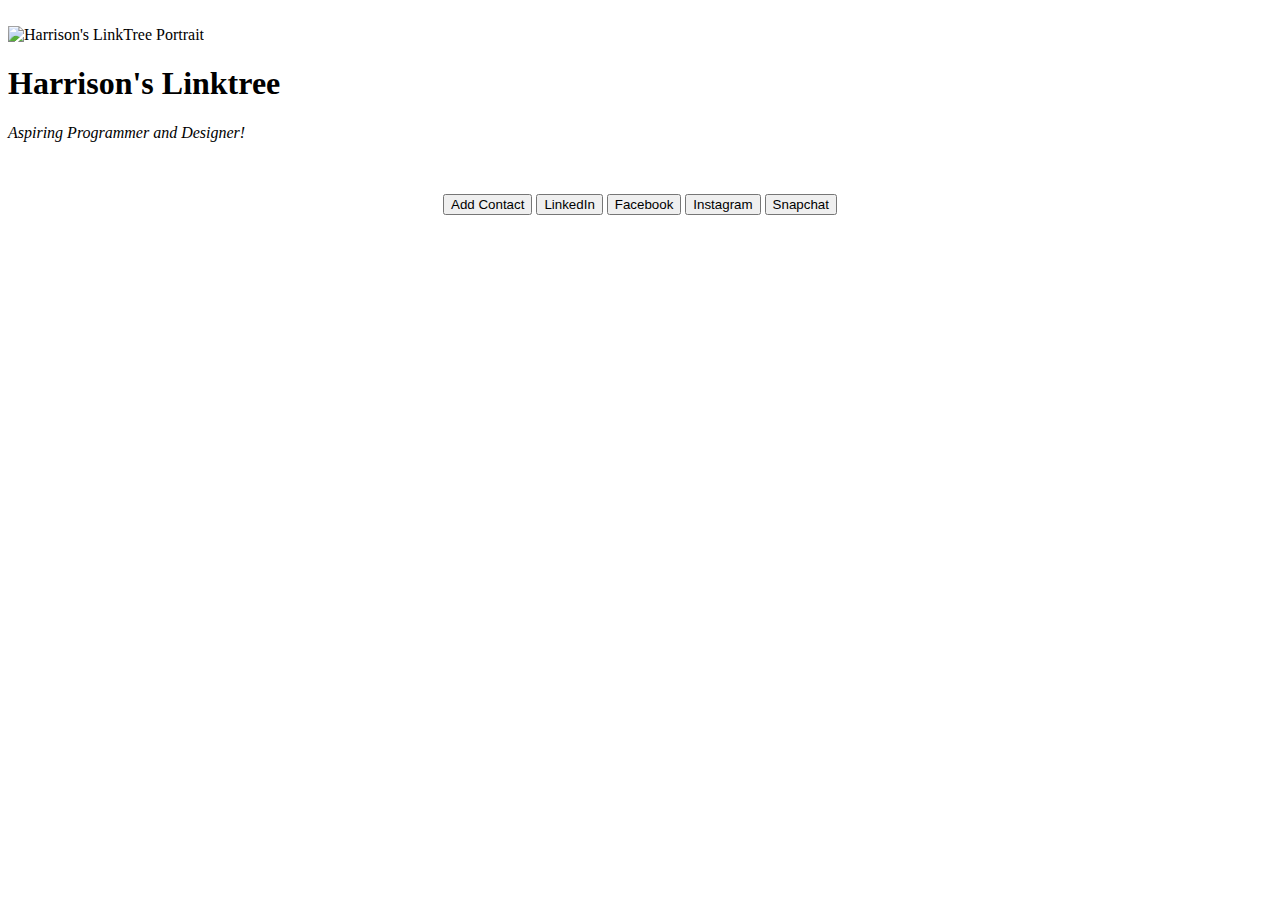
==== index.html @ 0f8c00b7 "Create index.html" ====
<!doctype html>

<html lang="en">

<head>

    <link rel="stylesheet" href="style.css">
<title>Harrison's LinkTree</title>
    <meta charset="utf-8">
</head>

<body>
<br>

<img src="linktreeportrait.jpg"
     alt="Harrison's LinkTree Portrait"
     class="center">
<h1>Harrison's Linktree</h1>

<div><p><em>Aspiring Programmer and Designer!</em></p></div>

<br>
<br>

<div style="width: 100%; text-align: center;">
    <a href="Harrison%20Phillips.vcf"><button class="button button1">Add Contact</button></a>
     <a href='https://www.linkedin.com/in/harrison-phillips-5840041a7'><button class="button button2">LinkedIn</button></a>
     <a href='https://facebook.com/harrisonphillips25'><button class="button button3">Facebook</button></a>
     <a href='https://www.instagram.com/harrison.c.p/profilecard/?igsh=MXR2eW5sZ3Y3bnV0eA=='><button class="button button4">Instagram</button></a>
     <a href='https://snapchat.com/t/RoXzty90'><button class="button button5">Snapchat</button></a>
</div>
<br>
<br>

</body>
</html>
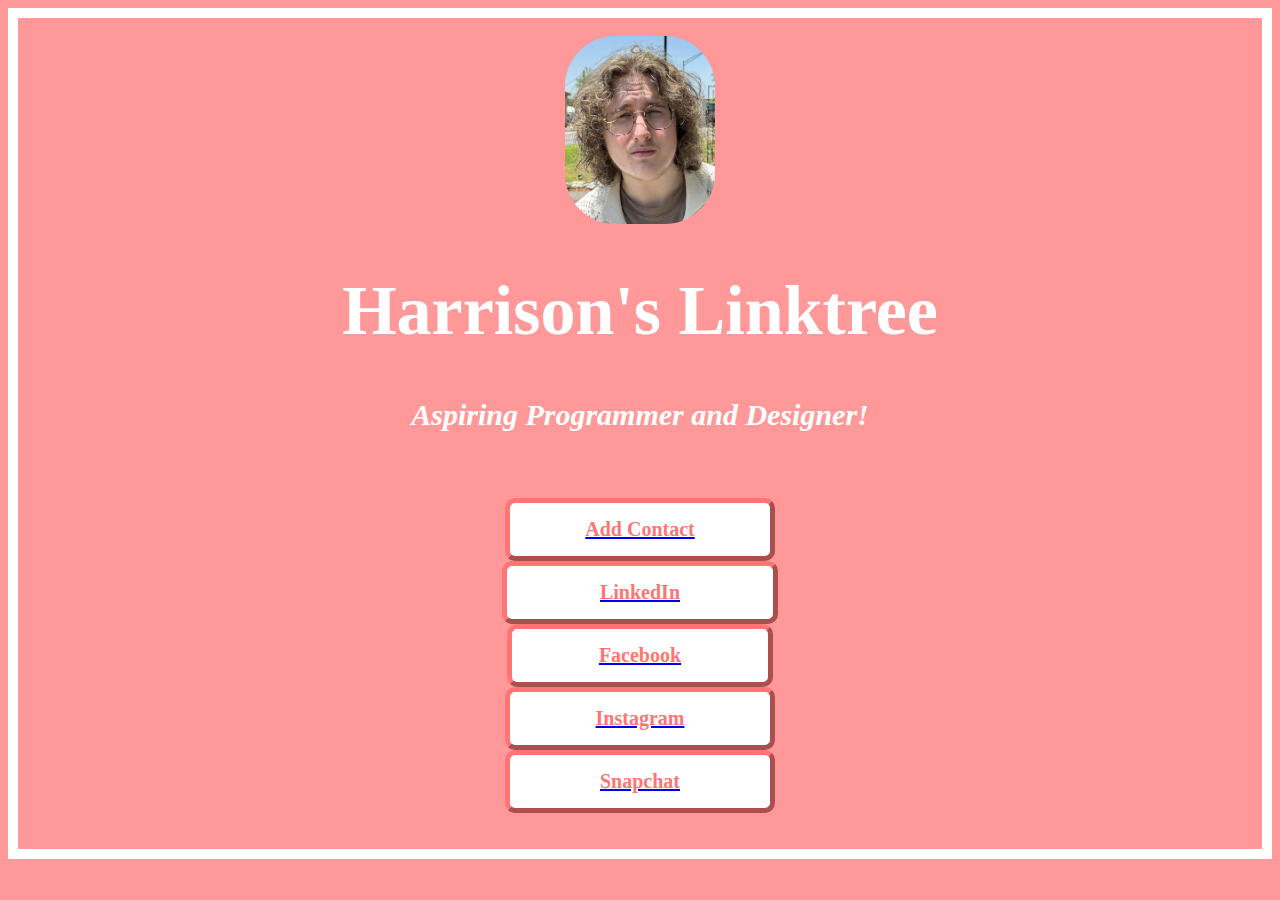
==== commit 8558bc5e: "Update index.html" ====
--- a/index.html
+++ b/index.html
@@ -5,7 +5,7 @@
 <head>
 
     <link rel="stylesheet" href="style.css">
-<title>Harrison's LinkTree</title>
+<title>Harrison's Linktree</title>
     <meta charset="utf-8">
 </head>
 
--- a/style.css
+++ b/style.css
@@ -0,0 +1,81 @@
+body {
+    background-color: #FF9999;
+    border: 10px solid white;
+p {
+    color: white;
+    font-family: Roboto, serif;
+    font-size: 30px;
+    font-weight: bold;
+    display: flex;
+    justify-content: center;
+    align-items: center;
+}
+h1 {
+
+    color: white;
+    font-family: "roboto", serif;
+    font-size: 70px;
+    font-weight: bold;
+    display: flex;
+    justify-content: center;
+    align-items: center;
+}
+h6 {
+    color: lightgoldenrodyellow;
+    font-family: "Bodoni MT Poster Compressed", serif;
+    font-weight: bold;
+    display: flex;
+    justify-content: center;
+    align-items: center;
+}
+img {
+    border-color: #FF7575;
+    width: 150px;
+    height: 188.19px;
+    border-radius: 50px;
+    display: flex;
+    justify-content: center;
+    align-items: center;
+}
+.center{
+    display: block;
+    margin-left: auto;
+    margin-right: auto;
+}
+button {
+    background-color: white;
+    color: #FF7575;
+    font-size: 20px;
+    border-radius: 10px;
+    border-color: #FF7575;
+    border-width: 5px;
+    display: flex;
+    font-family: "roboto", serif;
+    font-weight: bold;
+    margin: auto;
+    transition-duration: 0.4s;
+    cursor: pointer;
+}
+.button:hover {
+    background-color: #FF7575;
+    color: white;
+}
+.text {
+    margin-left: auto;
+    margin-right: auto;
+}
+.button1 {
+    padding: 15px 75px;
+}
+.button2 {
+    padding: 15px 93px;
+}
+.button3 {
+    padding: 15px 87px;
+}
+.button4 {
+    padding: 15px 86px;
+}
+.button5 {
+    padding: 15px 90px;
+}}
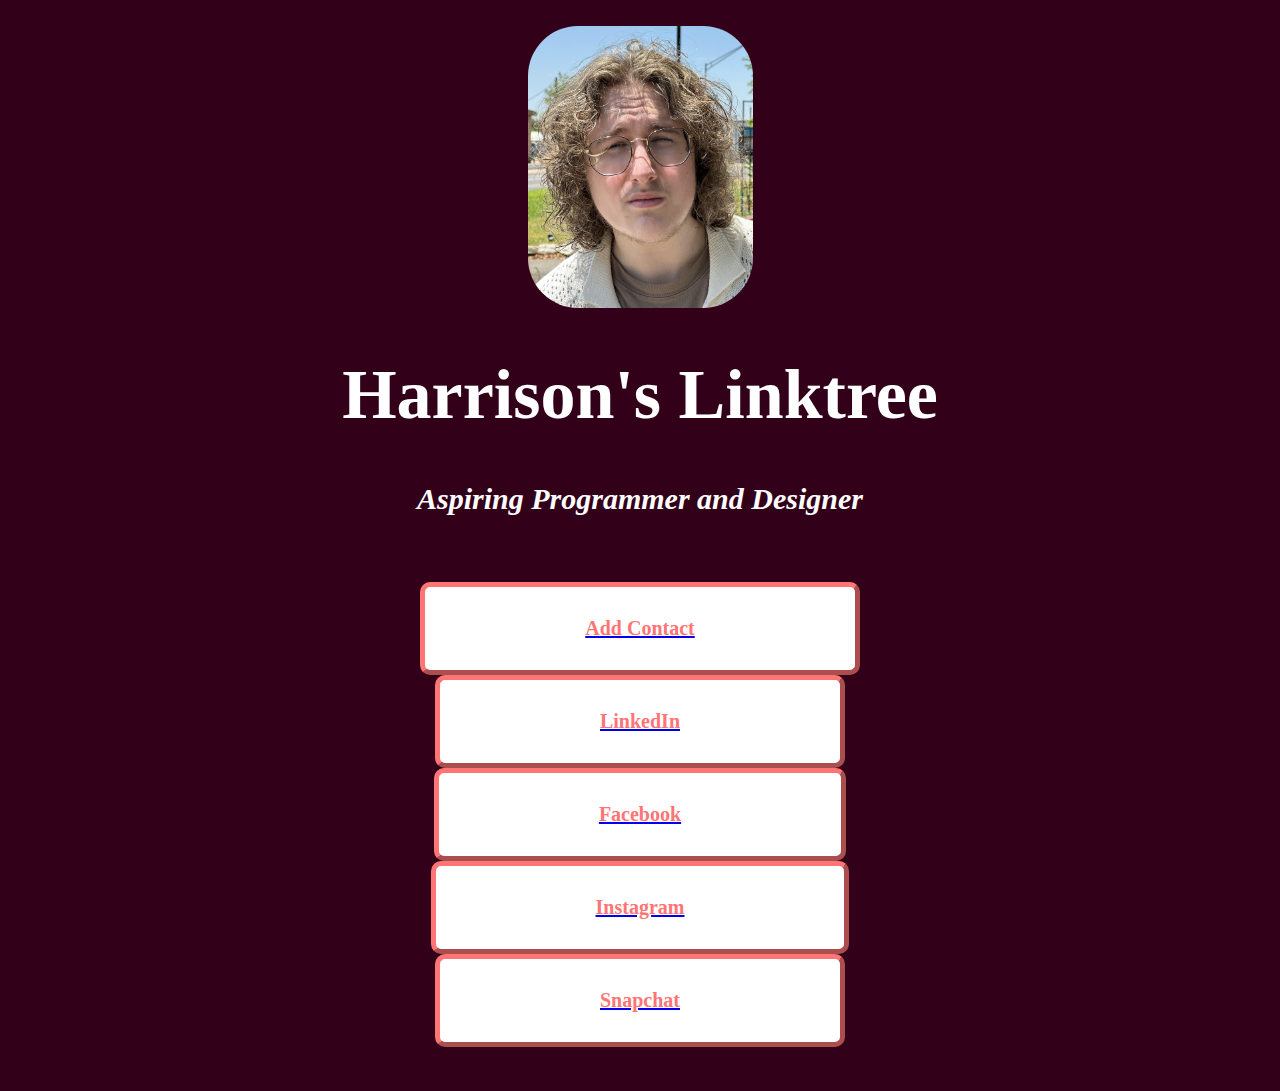
==== commit d7351c17: "Update index.html" ====
--- a/index.html
+++ b/index.html
@@ -13,11 +13,11 @@
 <br>
 
 <img src="linktreeportrait.jpg"
-     alt="Harrison's LinkTree Portrait"
+     alt="Harrison's Linktree Portrait"
      class="center">
 <h1>Harrison's Linktree</h1>
 
-<div><p><em>Aspiring Programmer and Designer!</em></p></div>
+<div><p><em>Aspiring Programmer and Designer</em></p></div>
 
 <br>
 <br>
--- a/style.css
+++ b/style.css
@@ -1,6 +1,5 @@
 body {
-    background-color: #FF9999;
-    border: 10px solid white;
+    background-color: #33001a;
 p {
     color: white;
     font-family: Roboto, serif;
@@ -30,8 +29,8 @@
 }
 img {
     border-color: #FF7575;
-    width: 150px;
-    height: 188.19px;
+    width: 225px;
+    height: 282.285px;
     border-radius: 50px;
     display: flex;
     justify-content: center;
@@ -65,17 +64,17 @@
     margin-right: auto;
 }
 .button1 {
-    padding: 15px 75px;
+    padding: 30px 160px;
 }
 .button2 {
-    padding: 15px 93px;
+    padding: 30px 160px;
 }
 .button3 {
-    padding: 15px 87px;
+    padding: 30px 160px;
 }
 .button4 {
-    padding: 15px 86px;
+    padding: 30px 160px;
 }
 .button5 {
-    padding: 15px 90px;
+    padding: 30px 160px;
 }}
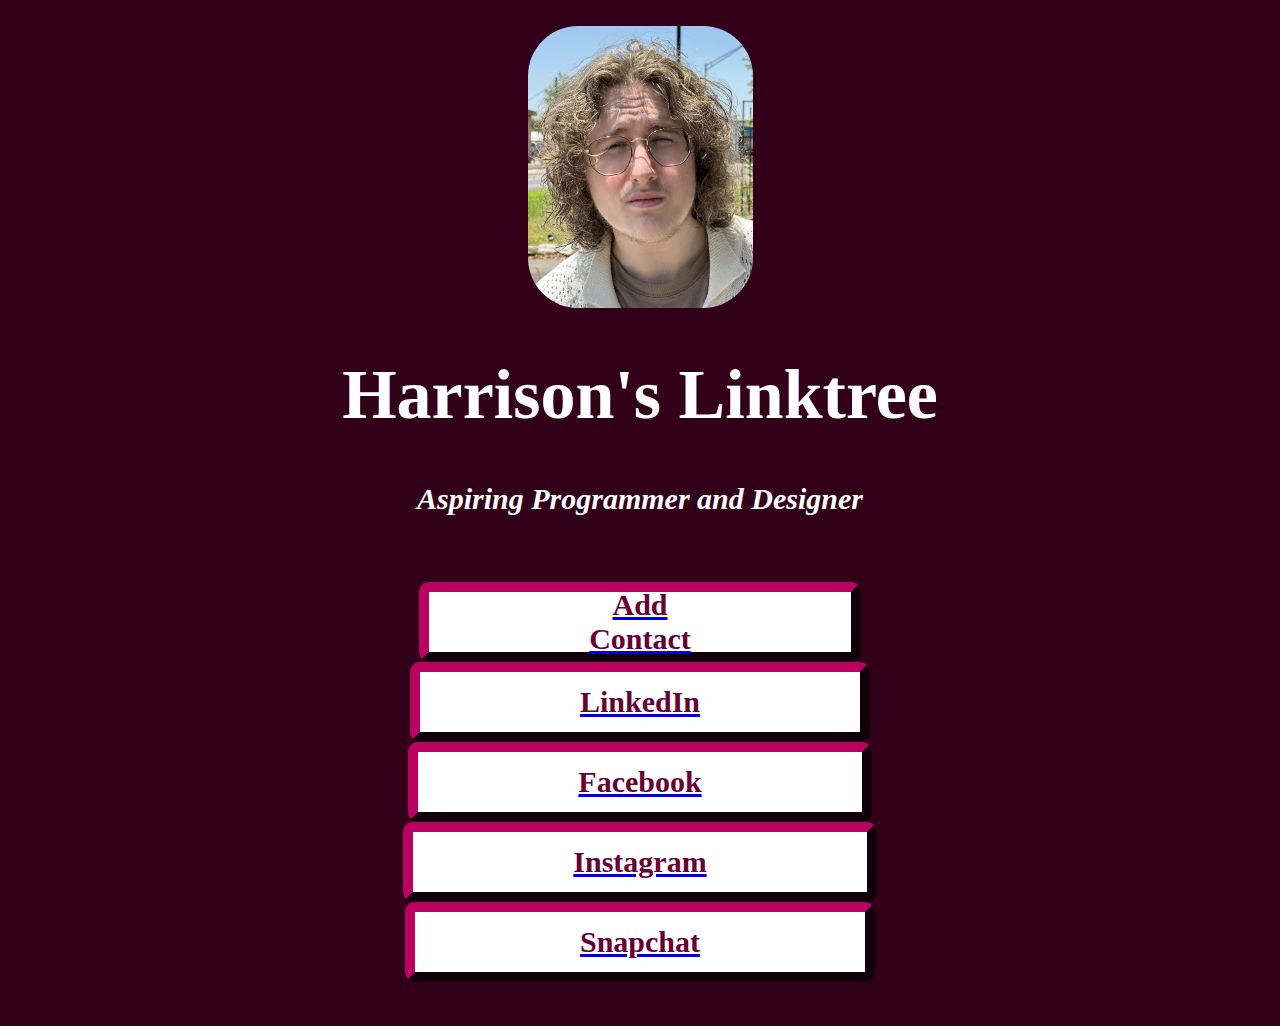
==== commit 89951c66: "Update index.html" ====
--- a/index.html
+++ b/index.html
@@ -22,7 +22,7 @@
 <br>
 <br>
 
-<div style="width: 100%; text-align: center;">
+<div class="boxhead" style="width: 100%; text-align: center;">
     <a href="Harrison%20Phillips.vcf"><button class="button button1">Add Contact</button></a>
      <a href='https://www.linkedin.com/in/harrison-phillips-5840041a7'><button class="button button2">LinkedIn</button></a>
      <a href='https://facebook.com/harrisonphillips25'><button class="button button3">Facebook</button></a>
--- a/style.css
+++ b/style.css
@@ -28,7 +28,7 @@
     align-items: center;
 }
 img {
-    border-color: #FF7575;
+    border-color: #660035;
     width: 225px;
     height: 282.285px;
     border-radius: 50px;
@@ -43,20 +43,26 @@
 }
 button {
     background-color: white;
-    color: #FF7575;
-    font-size: 20px;
+    color: #660035;
+    font-size: 30px;
     border-radius: 10px;
-    border-color: #FF7575;
-    border-width: 5px;
+    border-color: #660035;
+    border-width: 10px;
     display: flex;
     font-family: "roboto", serif;
     font-weight: bold;
     margin: auto;
+    align-items: center;
     transition-duration: 0.4s;
     cursor: pointer;
+    text-align: center;
 }
+.button {
+    height: 15px; 
+    aspect-ratio: 1/1;
+}   
 .button:hover {
-    background-color: #FF7575;
+    background-color: #660035;
     color: white;
 }
 .text {
@@ -76,5 +82,5 @@
     padding: 30px 160px;
 }
 .button5 {
-    padding: 30px 160px;
+    padding: 30px 165px;
 }}
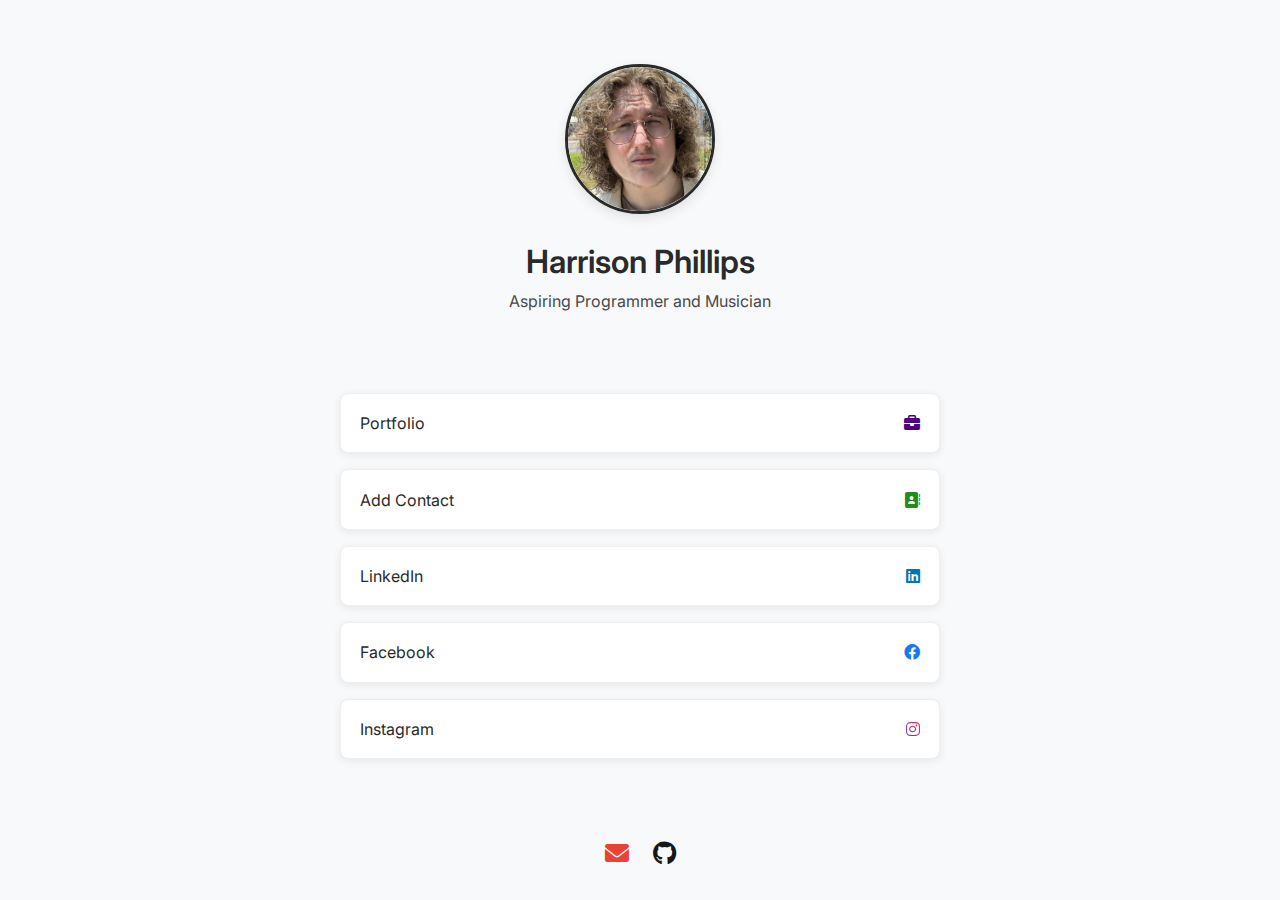
==== commit 4684e040: "Update index.html" ====
--- a/index.html
+++ b/index.html
@@ -1,36 +1,175 @@
-<!doctype html>
+<!DOCTYPE html>
+<html lang="en">
+<head>
+  <meta charset="UTF-8">
+  <meta name="viewport" content="width=device-width, initial-scale=1.0">
+  <title>Harrison Phillips | Professional Links</title>
+  <link rel="stylesheet" href="https://cdnjs.cloudflare.com/ajax/libs/font-awesome/6.0.0/css/all.min.css">
+  <link href="https://fonts.googleapis.com/css2?family=Inter:wght@300;400;500;600&display=swap" rel="stylesheet">
+  <style>
+    :root {
+      --primary: #2A2A2A;
+      --secondary: #4A4A4A;
+      --accent: #6A5ACD;
+      --background: #F8F9FA;
+    }
 
-<html lang="en">
+    * {
+      margin: 0;
+      padding: 0;
+      box-sizing: border-box;
+      font-family: 'Inter', sans-serif;
+    }
 
-<head>
+    body {
+      background: var(--background);
+      min-height: 100vh;
+      display: flex;
+      flex-direction: column;
+      align-items: center;
+      padding: 2rem;
+    }
 
-    <link rel="stylesheet" href="style.css">
-<title>Harrison's Linktree</title>
-    <meta charset="utf-8">
+    .profile {
+      text-align: center;
+      margin: 2rem 0;
+      max-width: 600px;
+    }
+
+    .profile-img {
+      width: 150px;
+      height: 150px;
+      border-radius: 50%;
+      object-fit: cover;
+      margin-bottom: 1.5rem;
+      border: 3px solid var(--primary);
+      box-shadow: 0 4px 12px rgba(0,0,0,0.1);
+    }
+
+    .name {
+      font-size: 2rem;
+      color: var(--primary);
+      margin-bottom: 0.5rem;
+      font-weight: 600;
+    }
+
+    .bio {
+      color: var(--secondary);
+      font-size: 1rem;
+      line-height: 1.5;
+      max-width: 500px;
+      margin: 0 auto;
+    }
+
+    .links {
+      width: 100%;
+      max-width: 600px;
+      margin: 2rem 0;
+    }
+
+    .link {
+      background: white;
+      padding: 1.2rem;
+      margin: 1rem 0;
+      border-radius: 8px;
+      text-decoration: none;
+      color: var(--primary);
+      display: flex;
+      align-items: center;
+      justify-content: space-between;
+      transition: transform 0.2s ease;
+      box-shadow: 0 2px 8px rgba(0,0,0,0.08);
+      border: 1px solid #EEE;
+    }
+
+    .link:hover {
+      transform: translateY(-2px);
+      box-shadow: 0 4px 12px rgba(0,0,0,0.12);
+    }
+
+    /* Custom icon colors */
+    .fa-briefcase { color: #4B0082; }  /* Indigo */
+    .fa-address-book { color: #228B22; }  /* ForestGreen */
+    .fa-linkedin { color: #0077B5; }  /* LinkedIn Blue */
+    .fa-facebook { color: #1877F2; }  /* Facebook Blue */
+    .fa-instagram {
+      background: linear-gradient(45deg, #405DE6, #833AB4, #C13584, #E1306C, #FD1D1D);
+      -webkit-background-clip: text;
+      -webkit-text-fill-color: transparent;
+    }
+
+    .social-bar {
+      display: flex;
+      gap: 1.5rem;
+      margin-top: 2rem;
+    }
+
+    .social-link {
+      color: var(--secondary);
+      font-size: 1.5rem;
+      transition: transform 0.2s ease;
+    }
+
+    .social-link:hover {
+      transform: translateY(-2px);
+    }
+
+    .fa-envelope { color: #EA4335; }  /* Gmail Red */
+    .fa-github { color: #181717; }  /* GitHub Black */
+
+    @media (max-width: 480px) {
+      body {
+        padding: 1rem;
+      }
+
+      .profile-img {
+        width: 120px;
+        height: 120px;
+      }
+
+      .name {
+        font-size: 1.75rem;
+      }
+    }
+  </style>
 </head>
+<body>
+<div class="profile">
+  <img src="linktreeportrait.jpg" alt="Harrison Phillips" class="profile-img">
+  <h1 class="name">Harrison Phillips</h1>
+  <p class="bio">Aspiring Programmer and Musician</p>
+</div>
 
-<body>
-<br>
+<div class="links">
+  <a href="https://docs.google.com/document/d/1xn9O4TvwvDDkS5pqZ48dLMbwi7-E610n0TBOSLdMDgg/edit?usp=sharing" class="link">
+    Portfolio
+    <i class="fas fa-briefcase"></i>
+  </a>
+  <a href="Harrison%20Phillips.vcf" class="link">
+    Add Contact
+    <i class="fas fa-address-book"></i>
+  </a>
+  <a href="https://www.linkedin.com/in/harrison-phillips-5840041a7" class="link">
+    LinkedIn
+    <i class="fab fa-linkedin"></i>
+  </a>
+  <a href="https://facebook.com/harrisonphillips25" class="link">
+    Facebook
+    <i class="fab fa-facebook"></i>
+  </a>
+  <a href="https://www.instagram.com/harrison.c.p/profilecard/?igsh=MXR2eW5sZ3Y3bnV0eA==" class="link">
+    Instagram
+    <i class="fab fa-instagram"></i>
+  </a>
+</div>
 
-<img src="linktreeportrait.jpg"
-     alt="Harrison's Linktree Portrait"
-     class="center">
-<h1>Harrison's Linktree</h1>
-
-<div><p><em>Aspiring Programmer and Designer</em></p></div>
-
-<br>
-<br>
-
-<div class="boxhead" style="width: 100%; text-align: center;">
-    <a href="Harrison%20Phillips.vcf"><button class="button button1">Add Contact</button></a>
-     <a href='https://www.linkedin.com/in/harrison-phillips-5840041a7'><button class="button button2">LinkedIn</button></a>
-     <a href='https://facebook.com/harrisonphillips25'><button class="button button3">Facebook</button></a>
-     <a href='https://www.instagram.com/harrison.c.p/profilecard/?igsh=MXR2eW5sZ3Y3bnV0eA=='><button class="button button4">Instagram</button></a>
-     <a href='https://snapchat.com/t/RoXzty90'><button class="button button5">Snapchat</button></a>
+<div class="social-bar">
+  <a href="mailto:harrisonphillips25@gmail.com" class="social-link">
+    <i class="fas fa-envelope"></i>
+  </a>
+  <a href="https://github.com/Coltahhh" class="social-link">
+    <i class="fab fa-github"></i>
+  </a>
 </div>
-<br>
-<br>
-
 </body>
 </html>
